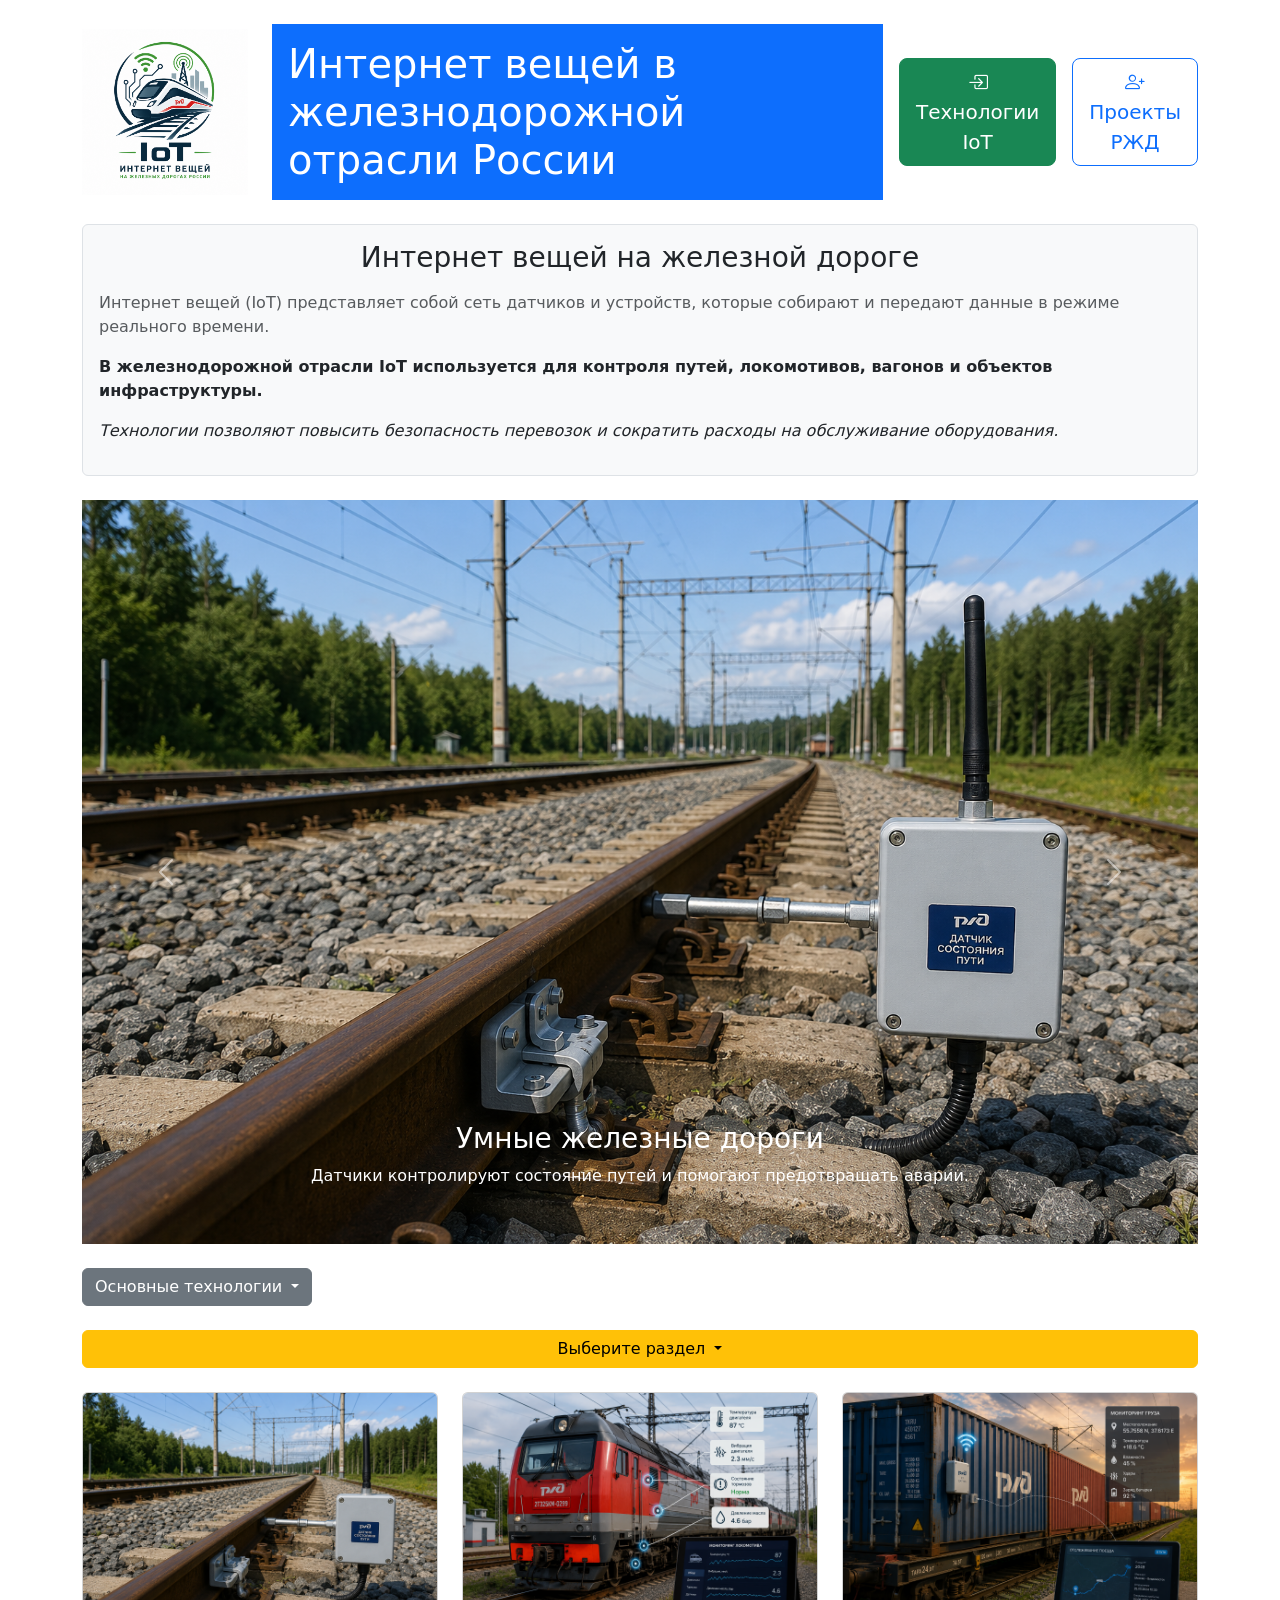
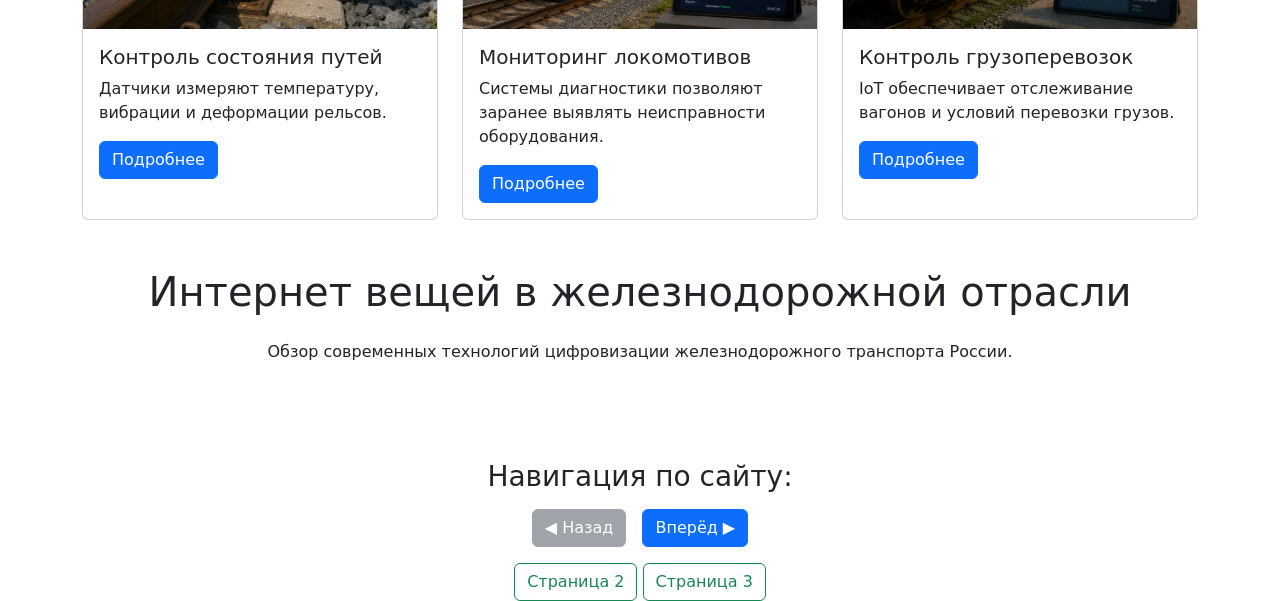
==== index.html @ f6c8b588 "Добавил index.html для GitHub Pages" ====
<!DOCTYPE html>
<html lang="en">

<head>
    <meta charset="UTF-8">
    <meta name="viewport" content="width=device-width, initial-scale=1.0">
    <title>Интернет вещей в железнодорожной отрасли России</title>
    <link href="https://cdn.jsdelivr.net/npm/bootstrap@5.3.8/dist/css/bootstrap.min.css" rel="stylesheet"
        integrity="sha384-sRIl4kxILFvY47J16cr9ZwB07vP4J8+LH7qKQnuqkuIAvNWLzeN8tE5YBujZqJLB" crossorigin="anonymous">
    <link rel="stylesheet" href="https://cdn.jsdelivr.net/npm/bootstrap-icons@1.11.3/font/bootstrap-icons.min.css">
    <link rel="stylesheet" href="css/style.css">
</head>

<body>
    <div class="container mt-4">
        <div class="row mt-3 align-items-center justify-content-center">
            <div class="col-lg-2 d-none d-lg-block"><img class="img-fluid" src="img/logo_final.png" alt=""></div>
            <div class="col-lg-10 col-md-12">
                <div class="d-flex align-items-center gap-3">
                    <h1 class="bg-primary text-white p-3 fs-1 flex-grow-1 mb-0">
                        Интернет вещей в железнодорожной отрасли России
                    </h1>
                    <button class="btn btn-success btn-lg">
                        <i class="bi bi-box-arrow-in-right"></i> Технологии IoT
                    </button>
                    <button class="btn btn-outline-primary btn-lg">
                        <i class="bi bi-person-plus"></i> Проекты РЖД
                    </button>
                </div>
            </div>
        </div>
    </div>

    <div class="container mt-4">
        <div class="container-fluid px-0">
            <div class="p-3 bg-light border rounded">
                <h3 class="mb-3 text-center">
                    Интернет вещей на железной дороге
                </h3>

                <p class="text-muted">
                    Интернет вещей (IoT) представляет собой сеть датчиков и устройств,
                    которые собирают и передают данные в режиме реального времени.
                </p>

                <p class="fw-bold">
                    В железнодорожной отрасли IoT используется для контроля путей,
                    локомотивов, вагонов и объектов инфраструктуры.
                </p>

                <p class="fst-italic">
                    Технологии позволяют повысить безопасность перевозок и сократить
                    расходы на обслуживание оборудования.
                </p>
            </div>
        </div>
    </div>


    <div class="container mt-4">
        <div id="carouselExample" class="carousel slide">
            <div class="carousel-inner">
                <div class="carousel-item active">
                    <img src="img/Карусель/1_final.png" class="d-block w-100" alt="...">
                    <div class="carousel-caption d-none d-md-block">
                        <h3>Умные железные дороги</h3>
                        <p>
                            Датчики контролируют состояние путей и помогают предотвращать аварии.
                        </p>
                    </div>
                </div>
                <div class="carousel-item">
                    <img src="img/Карусель/2_final.png" class="d-block w-100" alt="...">
                    <div class="carousel-caption d-none d-md-block">
                        <h3>Мониторинг подвижного состава</h3>
                        <p>
                            Системы IoT отслеживают температуру, вибрации и техническое состояние поездов.
                        </p>
                    </div>
                </div>
                <div class="carousel-item">
                    <img src="img/Карусель/3_final.png" class="d-block w-100" alt="...">
                    <div class="carousel-caption d-none d-md-block">
                        <h3>Цифровая трансформация РЖД</h3>
                        <p>
                            Интернет вещей является основой современных цифровых сервисов железнодорожной отрасли.
                        </p>
                    </div>
                </div>
            </div>
            <button class="carousel-control-prev" type="button" data-bs-target="#carouselExample" data-bs-slide="prev">
                <span class="carousel-control-prev-icon"></span>
                <span class="visually-hidden">Previous</span>
            </button>
            <button class="carousel-control-next" type="button" data-bs-target="#carouselExample" data-bs-slide="next">
                <span class="carousel-control-next-icon"></span>
                <span class="visually-hidden">Next</span>
            </button>
        </div>
    </div>

    <!--выпалающее окно-->
    <div class="container mt-4">
        <div class="dropdown">
            <button class="btn btn-secondary dropdown-toggle" type="button" data-bs-toggle="dropdown">
                Основные технологии
            </button>
            <ul class="dropdown-menu">
                <li><a class="dropdown-item" href="#">Умные датчики</a></li>
                <li><a class="dropdown-item" href="#">Предиктивная аналитика</a></li>
            </ul>
        </div>
    </div>


    <!-- ВЫПАДАЮЩЕЕ ОКНО НА ВСЮ ШИРИНУ -->
    <div class="container mt-4">
        <div class="dropdown w-100 mt-4">
            <button class="btn btn-warning dropdown-toggle w-100" type="button" data-bs-toggle="dropdown">
                Выберите раздел
            </button>
            <div class="dropdown-menu w-100 p-3">
                <p class="mb-2 fw-bold">Доступные разделы:</p>
                <ul>
                    <li>Контроль железнодорожных путей</li>
                    <li>Мониторинг локомотивов</li>
                    <li>Умные вокзалы</li>
                    <li>Отслеживание грузов</li>
                    <li>Цифровая инфраструктура РЖД</li>
                </ul>
                <p>Сбор данных в режиме реального времени.</p>
                <p>Повышение безопасности движения поездов.</p>
                <p>Снижение затрат на обслуживание техники.</p>
                <h3>Перспективы развития IoT в России</h3>
            </div>
        </div>
    </div>

    <!--карточки-->
    <div class="container mt-4">
        <div class="row g-4"> <!-- g-4 создает отступы между карточками -->

            <!-- Первая карточка -->
            <div class="col-12 col-md-6 col-lg-4">
                <div class="card h-100">
                    <img src="img/Карусель/1_final.png" class="card-img-top" alt="...">
                    <div class="card-body">
                        <h5 class="card-title">Контроль состояния путей</h5>
                        <p class="card-text">
                            Датчики измеряют температуру, вибрации и деформации рельсов.
                        </p>
                        <a href="#" class="btn btn-primary">Подробнее</a>
                    </div>
                </div>
            </div>

            <!-- Вторая карточка -->
            <div class="col-12 col-md-6 col-lg-4">
                <div class="card h-100">
                    <img src="img/Карусель/2_final.png" class="card-img-top" alt="...">
                    <div class="card-body">
                        <h5 class="card-title">Мониторинг локомотивов</h5>
                        <p class="card-text">
                            Системы диагностики позволяют заранее выявлять неисправности оборудования.
                        </p>
                        <a href="#" class="btn btn-primary">Подробнее</a>
                    </div>
                </div>
            </div>

            <!-- Третья карточка -->
            <div class="col-12 col-md-6 col-lg-4">
                <div class="card h-100">
                    <img src="img/Карусель/3_final.png" class="card-img-top" alt="...">
                    <div class="card-body">
                        <h5 class="card-title">Контроль грузоперевозок</h5>
                        <p class="card-text">
                            IoT обеспечивает отслеживание вагонов и условий перевозки грузов.
                        </p>
                        <a href="#" class="btn btn-primary">Подробнее</a>
                    </div>
                </div>
            </div>

        </div>
    </div>
    <div class="container mt-5">
        <h1 class="text-center mb-4">Интернет вещей в железнодорожной отрасли</h1>
        <p class="text-center">Обзор современных технологий цифровизации железнодорожного транспорта России.</p>

        <!-- Кнопки навигации внизу страницы -->
        <div class="text-center mt-5 pt-5">
            <h3>Навигация по сайту:</h3>
            <div class="d-flex justify-content-center gap-3 mt-3">
                <!-- Назад неактивен, так как это первая страница -->
                <button class="btn btn-secondary" disabled>◀ Назад</button>
                <a href="page2.html" class="btn btn-primary">Вперёд ▶</a>
            </div>
            <div class="mt-3">
                <a href="page2.html" class="btn btn-outline-success">Страница 2</a>
                <a href="page3.html" class="btn btn-outline-success">Страница 3</a>
            </div>
        </div>
    </div>

    <!-- Кнопка "Наверх" -->
    <button type="button" class="btn btn-primary btn-lg rounded-circle" id="btn-back-to-top">
        <svg xmlns="http://www.w3.org/2000/svg" width="24" height="24" fill="currentColor" class="bi bi-arrow-up"
            viewBox="0 0 16 16">
            <path fill-rule="evenodd"
                d="M8 15a.5.5 0 0 0 .5-.5V2.707l3.146 3.147a.5.5 0 0 0 .708-.708l-4-4a.5.5 0 0 0-.708 0l-4 4a.5.5 0 1 0 .708.708L7.5 2.707V14.5a.5.5 0 0 0 .5.5z" />
        </svg>
    </button>


    <script src="https://cdn.jsdelivr.net/npm/bootstrap@5.3.8/dist/js/bootstrap.bundle.min.js"
        integrity="sha384-FKyoEForCGlyvwx9Hj09JcYn3nv7wiPVlz7YYwJrWVcXK/BmnVDxM+D2scQbITxI"
        crossorigin="anonymous"></script>

    <!-- ВАШ JS файл (должен быть ПОСЛЕ Bootstrap) -->
    <script src="js/main.js"></script>
</body>


</html>
---- css/style.css ----
#btn-back-to-top {
            position: fixed;
            bottom: 20px;
            right: 20px;
            display: none;
            z-index: 1000;
        }
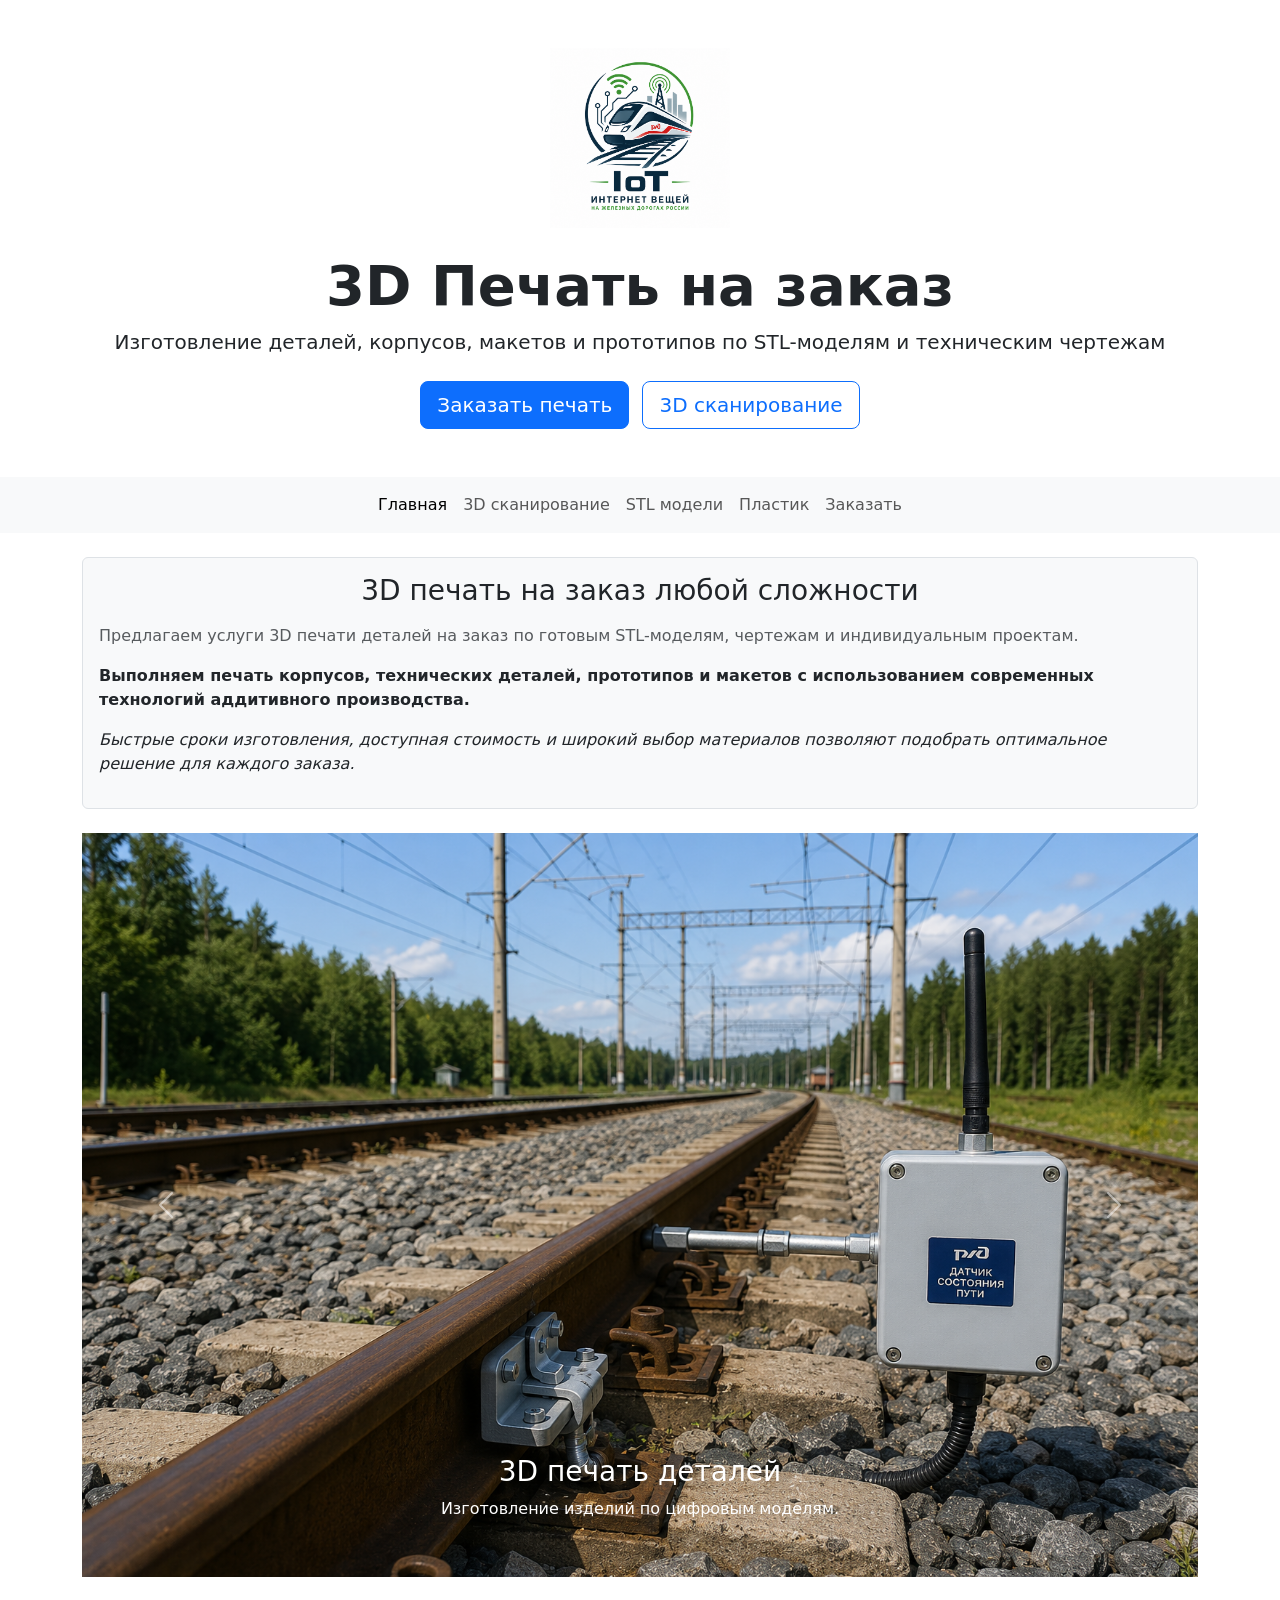
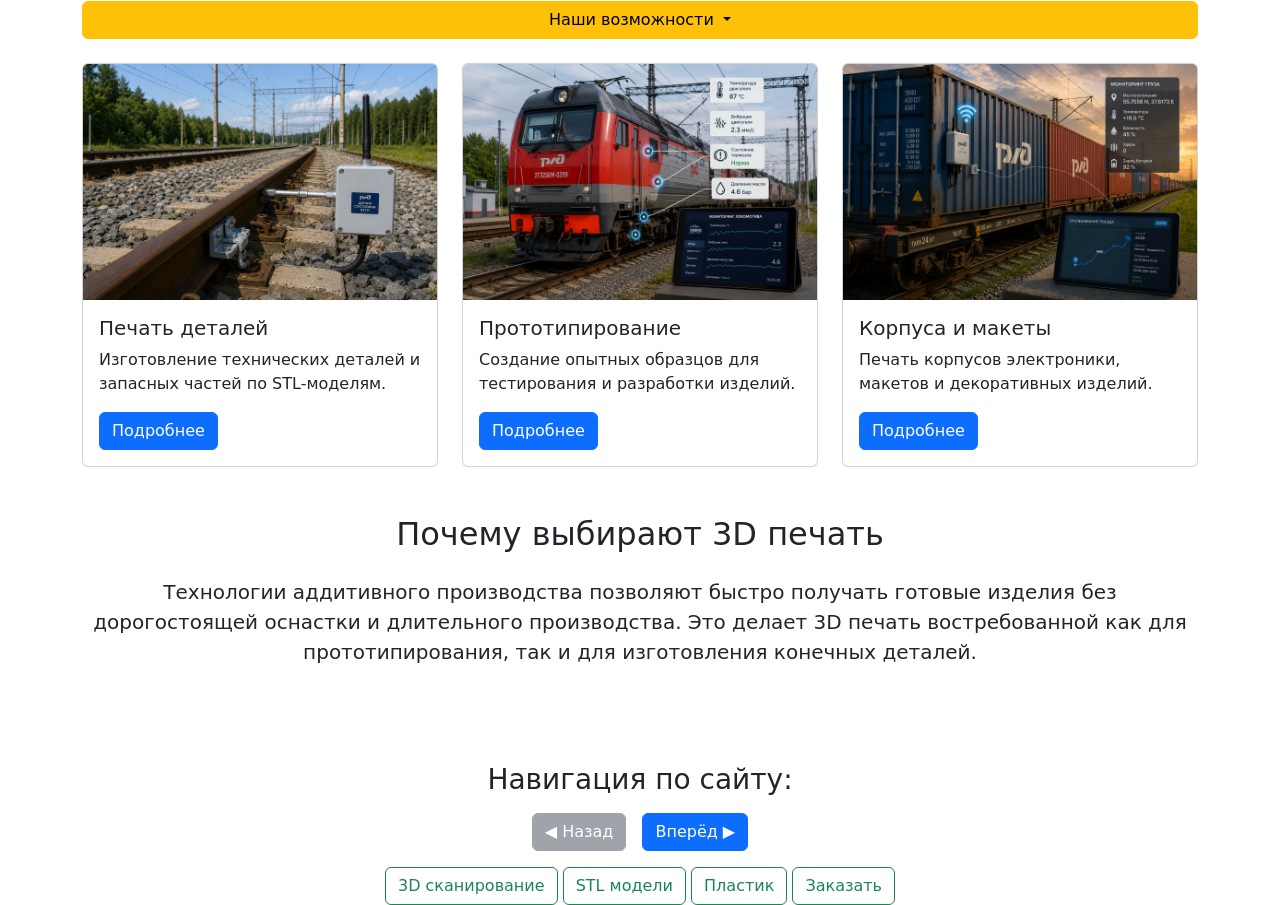
==== commit 6fa30cf7: "Смена темы" ====
--- a/index.html
+++ b/index.html
@@ -4,7 +4,7 @@
 <head>
     <meta charset="UTF-8">
     <meta name="viewport" content="width=device-width, initial-scale=1.0">
-    <title>Интернет вещей в железнодорожной отрасли России</title>
+    <title>3D печать на заказ | Изготовление деталей и прототипов</title>
     <link href="https://cdn.jsdelivr.net/npm/bootstrap@5.3.8/dist/css/bootstrap.min.css" rel="stylesheet"
         integrity="sha384-sRIl4kxILFvY47J16cr9ZwB07vP4J8+LH7qKQnuqkuIAvNWLzeN8tE5YBujZqJLB" crossorigin="anonymous">
     <link rel="stylesheet" href="https://cdn.jsdelivr.net/npm/bootstrap-icons@1.11.3/font/bootstrap-icons.min.css">
@@ -12,78 +12,130 @@
 </head>
 
 <body>
-    <div class="container mt-4">
-        <div class="row mt-3 align-items-center justify-content-center">
-            <div class="col-lg-2 d-none d-lg-block"><img class="img-fluid" src="img/logo_final.png" alt=""></div>
-            <div class="col-lg-10 col-md-12">
-                <div class="d-flex align-items-center gap-3">
-                    <h1 class="bg-primary text-white p-3 fs-1 flex-grow-1 mb-0">
-                        Интернет вещей в железнодорожной отрасли России
-                    </h1>
-                    <button class="btn btn-success btn-lg">
-                        <i class="bi bi-box-arrow-in-right"></i> Технологии IoT
-                    </button>
-                    <button class="btn btn-outline-primary btn-lg">
-                        <i class="bi bi-person-plus"></i> Проекты РЖД
-                    </button>
-                </div>
-            </div>
-        </div>
-    </div>
-
+    <div class="container text-center mt-5">
+
+        <img src="img/logo_final.png" class="img-fluid mb-4" style="max-height: 180px;" alt="Логотип">
+
+        <h1 class="display-4 fw-bold">
+            3D Печать на заказ
+        </h1>
+
+        <p class="lead">
+            Изготовление деталей, корпусов, макетов и прототипов
+            по STL-моделям и техническим чертежам
+        </p>
+
+        <div class="mt-4">
+            <a href="order-3d-printing.html" class="btn btn-primary btn-lg me-2">
+                Заказать печать
+            </a>
+
+            <a href="3d-printing.html" class="btn btn-outline-primary btn-lg">
+                3D сканирование
+            </a>
+        </div>
+
+    </div>
+    <nav class="navbar navbar-expand-lg navbar-light bg-light mt-5">
+        <div class="container">
+
+            <button class="navbar-toggler" type="button" data-bs-toggle="collapse" data-bs-target="#navbarNav">
+                <span class="navbar-toggler-icon"></span>
+            </button>
+
+            <div class="collapse navbar-collapse justify-content-center" id="navbarNav">
+
+                <ul class="navbar-nav">
+
+                    <li class="nav-item">
+                        <a class="nav-link active" href="index.html">
+                            Главная
+                        </a>
+                    </li>
+
+                    <li class="nav-item">
+                        <a class="nav-link" href="3d-printing.html">
+                            3D сканирование
+                        </a>
+                    </li>
+
+                    <li class="nav-item">
+                        <a class="nav-link" href="stl-models.html">
+                            STL модели
+                        </a>
+                    </li>
+
+                    <li class="nav-item">
+                        <a class="nav-link" href="filament-materials.html">
+                            Пластик
+                        </a>
+                    </li>
+
+                    <li class="nav-item">
+                        <a class="nav-link" href="order-3d-printing.html">
+                            Заказать
+                        </a>
+                    </li>
+
+                </ul>
+
+            </div>
+
+        </div>
+    </nav>
     <div class="container mt-4">
         <div class="container-fluid px-0">
             <div class="p-3 bg-light border rounded">
                 <h3 class="mb-3 text-center">
-                    Интернет вещей на железной дороге
+                    3D печать на заказ любой сложности
                 </h3>
 
                 <p class="text-muted">
-                    Интернет вещей (IoT) представляет собой сеть датчиков и устройств,
-                    которые собирают и передают данные в режиме реального времени.
+                    Предлагаем услуги 3D печати деталей на заказ по готовым STL-моделям,
+                    чертежам и индивидуальным проектам.
                 </p>
 
                 <p class="fw-bold">
-                    В железнодорожной отрасли IoT используется для контроля путей,
-                    локомотивов, вагонов и объектов инфраструктуры.
+                    Выполняем печать корпусов, технических деталей,
+                    прототипов и макетов с использованием современных
+                    технологий аддитивного производства.
                 </p>
 
                 <p class="fst-italic">
-                    Технологии позволяют повысить безопасность перевозок и сократить
-                    расходы на обслуживание оборудования.
-                </p>
-            </div>
-        </div>
-    </div>
-
-
+                    Быстрые сроки изготовления, доступная стоимость и широкий
+                    выбор материалов позволяют подобрать оптимальное решение
+                    для каждого заказа.
+                </p>
+            </div>
+        </div>
+    </div>
     <div class="container mt-4">
         <div id="carouselExample" class="carousel slide">
             <div class="carousel-inner">
                 <div class="carousel-item active">
                     <img src="img/Карусель/1_final.png" class="d-block w-100" alt="...">
                     <div class="carousel-caption d-none d-md-block">
-                        <h3>Умные железные дороги</h3>
+                        <h3>3D печать деталей</h3>
                         <p>
-                            Датчики контролируют состояние путей и помогают предотвращать аварии.
+                            Изготовление изделий по цифровым моделям.
                         </p>
                     </div>
                 </div>
                 <div class="carousel-item">
                     <img src="img/Карусель/2_final.png" class="d-block w-100" alt="...">
                     <div class="carousel-caption d-none d-md-block">
-                        <h3>Мониторинг подвижного состава</h3>
+                        <h3>Быстрое прототипирование</h3>
                         <p>
-                            Системы IoT отслеживают температуру, вибрации и техническое состояние поездов.
+                            Создание опытных образцов для проверки конструкции.
                         </p>
                     </div>
                 </div>
                 <div class="carousel-item">
                     <img src="img/Карусель/3_final.png" class="d-block w-100" alt="...">
                     <div class="carousel-caption d-none d-md-block">
-                        <h3>Цифровая трансформация РЖД</h3>
+                        <h3>Готовые изделия</h3>
                         <p>
-                            Интернет вещей является основой современных цифровых сервисов железнодорожной отрасли.
+                            Печать корпусов, макетов и технических деталей.
                         </p>
                     </div>
                 </div>
@@ -98,40 +150,36 @@
             </button>
         </div>
     </div>
-
-    <!--выпалающее окно-->
-    <div class="container mt-4">
-        <div class="dropdown">
-            <button class="btn btn-secondary dropdown-toggle" type="button" data-bs-toggle="dropdown">
-                Основные технологии
-            </button>
-            <ul class="dropdown-menu">
-                <li><a class="dropdown-item" href="#">Умные датчики</a></li>
-                <li><a class="dropdown-item" href="#">Предиктивная аналитика</a></li>
-            </ul>
-        </div>
-    </div>
-
-
     <!-- ВЫПАДАЮЩЕЕ ОКНО НА ВСЮ ШИРИНУ -->
     <div class="container mt-4">
         <div class="dropdown w-100 mt-4">
             <button class="btn btn-warning dropdown-toggle w-100" type="button" data-bs-toggle="dropdown">
-                Выберите раздел
+                Наши возможности
             </button>
             <div class="dropdown-menu w-100 p-3">
-                <p class="mb-2 fw-bold">Доступные разделы:</p>
+                <p class="mb-2 fw-bold">
+                    Доступные услуги:
+                </p>
+
                 <ul>
-                    <li>Контроль железнодорожных путей</li>
-                    <li>Мониторинг локомотивов</li>
-                    <li>Умные вокзалы</li>
-                    <li>Отслеживание грузов</li>
-                    <li>Цифровая инфраструктура РЖД</li>
+                    <li>3D печать деталей на заказ</li>
+                    <li>Быстрое прототипирование</li>
+                    <li>Изготовление корпусов</li>
+                    <li>Печать макетов</li>
+                    <li>Подготовка моделей к печати</li>
                 </ul>
-                <p>Сбор данных в режиме реального времени.</p>
-                <p>Повышение безопасности движения поездов.</p>
-                <p>Снижение затрат на обслуживание техники.</p>
-                <h3>Перспективы развития IoT в России</h3>
+
+                <p>
+                    Работаем с PLA, PETG и ABS пластиком.
+                </p>
+
+                <p>
+                    Изготавливаем изделия от одного экземпляра.
+                </p>
+
+                <h3>
+                    Современные технологии цифрового производства
+                </h3>
             </div>
         </div>
     </div>
@@ -145,9 +193,12 @@
                 <div class="card h-100">
                     <img src="img/Карусель/1_final.png" class="card-img-top" alt="...">
                     <div class="card-body">
-                        <h5 class="card-title">Контроль состояния путей</h5>
+                        <h5 class="card-title">
+                            Печать деталей
+                        </h5>
+
                         <p class="card-text">
-                            Датчики измеряют температуру, вибрации и деформации рельсов.
+                            Изготовление технических деталей и запасных частей по STL-моделям.
                         </p>
                         <a href="#" class="btn btn-primary">Подробнее</a>
                     </div>
@@ -159,9 +210,11 @@
                 <div class="card h-100">
                     <img src="img/Карусель/2_final.png" class="card-img-top" alt="...">
                     <div class="card-body">
-                        <h5 class="card-title">Мониторинг локомотивов</h5>
+                        <h5 class="card-title">
+                            Прототипирование
+                        </h5>
                         <p class="card-text">
-                            Системы диагностики позволяют заранее выявлять неисправности оборудования.
+                            Создание опытных образцов для тестирования и разработки изделий.
                         </p>
                         <a href="#" class="btn btn-primary">Подробнее</a>
                     </div>
@@ -173,9 +226,12 @@
                 <div class="card h-100">
                     <img src="img/Карусель/3_final.png" class="card-img-top" alt="...">
                     <div class="card-body">
-                        <h5 class="card-title">Контроль грузоперевозок</h5>
+                        <h5 class="card-title">
+                            Корпуса и макеты
+                        </h5>
+
                         <p class="card-text">
-                            IoT обеспечивает отслеживание вагонов и условий перевозки грузов.
+                            Печать корпусов электроники, макетов и декоративных изделий.
                         </p>
                         <a href="#" class="btn btn-primary">Подробнее</a>
                     </div>
@@ -185,40 +241,71 @@
         </div>
     </div>
     <div class="container mt-5">
-        <h1 class="text-center mb-4">Интернет вещей в железнодорожной отрасли</h1>
-        <p class="text-center">Обзор современных технологий цифровизации железнодорожного транспорта России.</p>
-
+        <h2 class="text-center mb-4">
+            Почему выбирают 3D печать
+        </h2>
+        <p class="text-center fs-5">
+            Технологии аддитивного производства позволяют быстро получать
+            готовые изделия без дорогостоящей оснастки и длительного производства.
+            Это делает 3D печать востребованной как для прототипирования,
+            так и для изготовления конечных деталей.
+        </p>
         <!-- Кнопки навигации внизу страницы -->
         <div class="text-center mt-5 pt-5">
+
             <h3>Навигация по сайту:</h3>
+
             <div class="d-flex justify-content-center gap-3 mt-3">
-                <!-- Назад неактивен, так как это первая страница -->
-                <button class="btn btn-secondary" disabled>◀ Назад</button>
-                <a href="page2.html" class="btn btn-primary">Вперёд ▶</a>
-            </div>
+
+                <!-- Главная страница -->
+                <button class="btn btn-secondary" disabled>
+                    ◀ Назад
+                </button>
+
+                <a href="3d-printing.html" class="btn btn-primary">
+                    Вперёд ▶
+                </a>
+
+            </div>
+
             <div class="mt-3">
-                <a href="page2.html" class="btn btn-outline-success">Страница 2</a>
-                <a href="page3.html" class="btn btn-outline-success">Страница 3</a>
-            </div>
-        </div>
-    </div>
-
-    <!-- Кнопка "Наверх" -->
-    <button type="button" class="btn btn-primary btn-lg rounded-circle" id="btn-back-to-top">
-        <svg xmlns="http://www.w3.org/2000/svg" width="24" height="24" fill="currentColor" class="bi bi-arrow-up"
-            viewBox="0 0 16 16">
-            <path fill-rule="evenodd"
-                d="M8 15a.5.5 0 0 0 .5-.5V2.707l3.146 3.147a.5.5 0 0 0 .708-.708l-4-4a.5.5 0 0 0-.708 0l-4 4a.5.5 0 1 0 .708.708L7.5 2.707V14.5a.5.5 0 0 0 .5.5z" />
-        </svg>
-    </button>
-
-
-    <script src="https://cdn.jsdelivr.net/npm/bootstrap@5.3.8/dist/js/bootstrap.bundle.min.js"
-        integrity="sha384-FKyoEForCGlyvwx9Hj09JcYn3nv7wiPVlz7YYwJrWVcXK/BmnVDxM+D2scQbITxI"
-        crossorigin="anonymous"></script>
-
-    <!-- ВАШ JS файл (должен быть ПОСЛЕ Bootstrap) -->
-    <script src="js/main.js"></script>
+
+                <a href="3d-printing.html" class="btn btn-outline-success">
+                    3D сканирование
+                </a>
+
+                <a href="stl-models.html" class="btn btn-outline-success">
+                    STL модели
+                </a>
+
+                <a href="filament-materials.html" class="btn btn-outline-success">
+                    Пластик
+                </a>
+
+                <a href="order-3d-printing.html" class="btn btn-outline-success">
+                    Заказать
+                </a>
+
+            </div>
+
+        </div>
+
+        <!-- Кнопка "Наверх" -->
+        <button type="button" class="btn btn-primary btn-lg rounded-circle" id="btn-back-to-top">
+            <svg xmlns="http://www.w3.org/2000/svg" width="24" height="24" fill="currentColor" class="bi bi-arrow-up"
+                viewBox="0 0 16 16">
+                <path fill-rule="evenodd"
+                    d="M8 15a.5.5 0 0 0 .5-.5V2.707l3.146 3.147a.5.5 0 0 0 .708-.708l-4-4a.5.5 0 0 0-.708 0l-4 4a.5.5 0 1 0 .708.708L7.5 2.707V14.5a.5.5 0 0 0 .5.5z" />
+            </svg>
+        </button>
+
+
+        <script src="https://cdn.jsdelivr.net/npm/bootstrap@5.3.8/dist/js/bootstrap.bundle.min.js"
+            integrity="sha384-FKyoEForCGlyvwx9Hj09JcYn3nv7wiPVlz7YYwJrWVcXK/BmnVDxM+D2scQbITxI"
+            crossorigin="anonymous"></script>
+
+        <!-- ВАШ JS файл (должен быть ПОСЛЕ Bootstrap) -->
+        <script src="js/main.js"></script>
 </body>
 
 
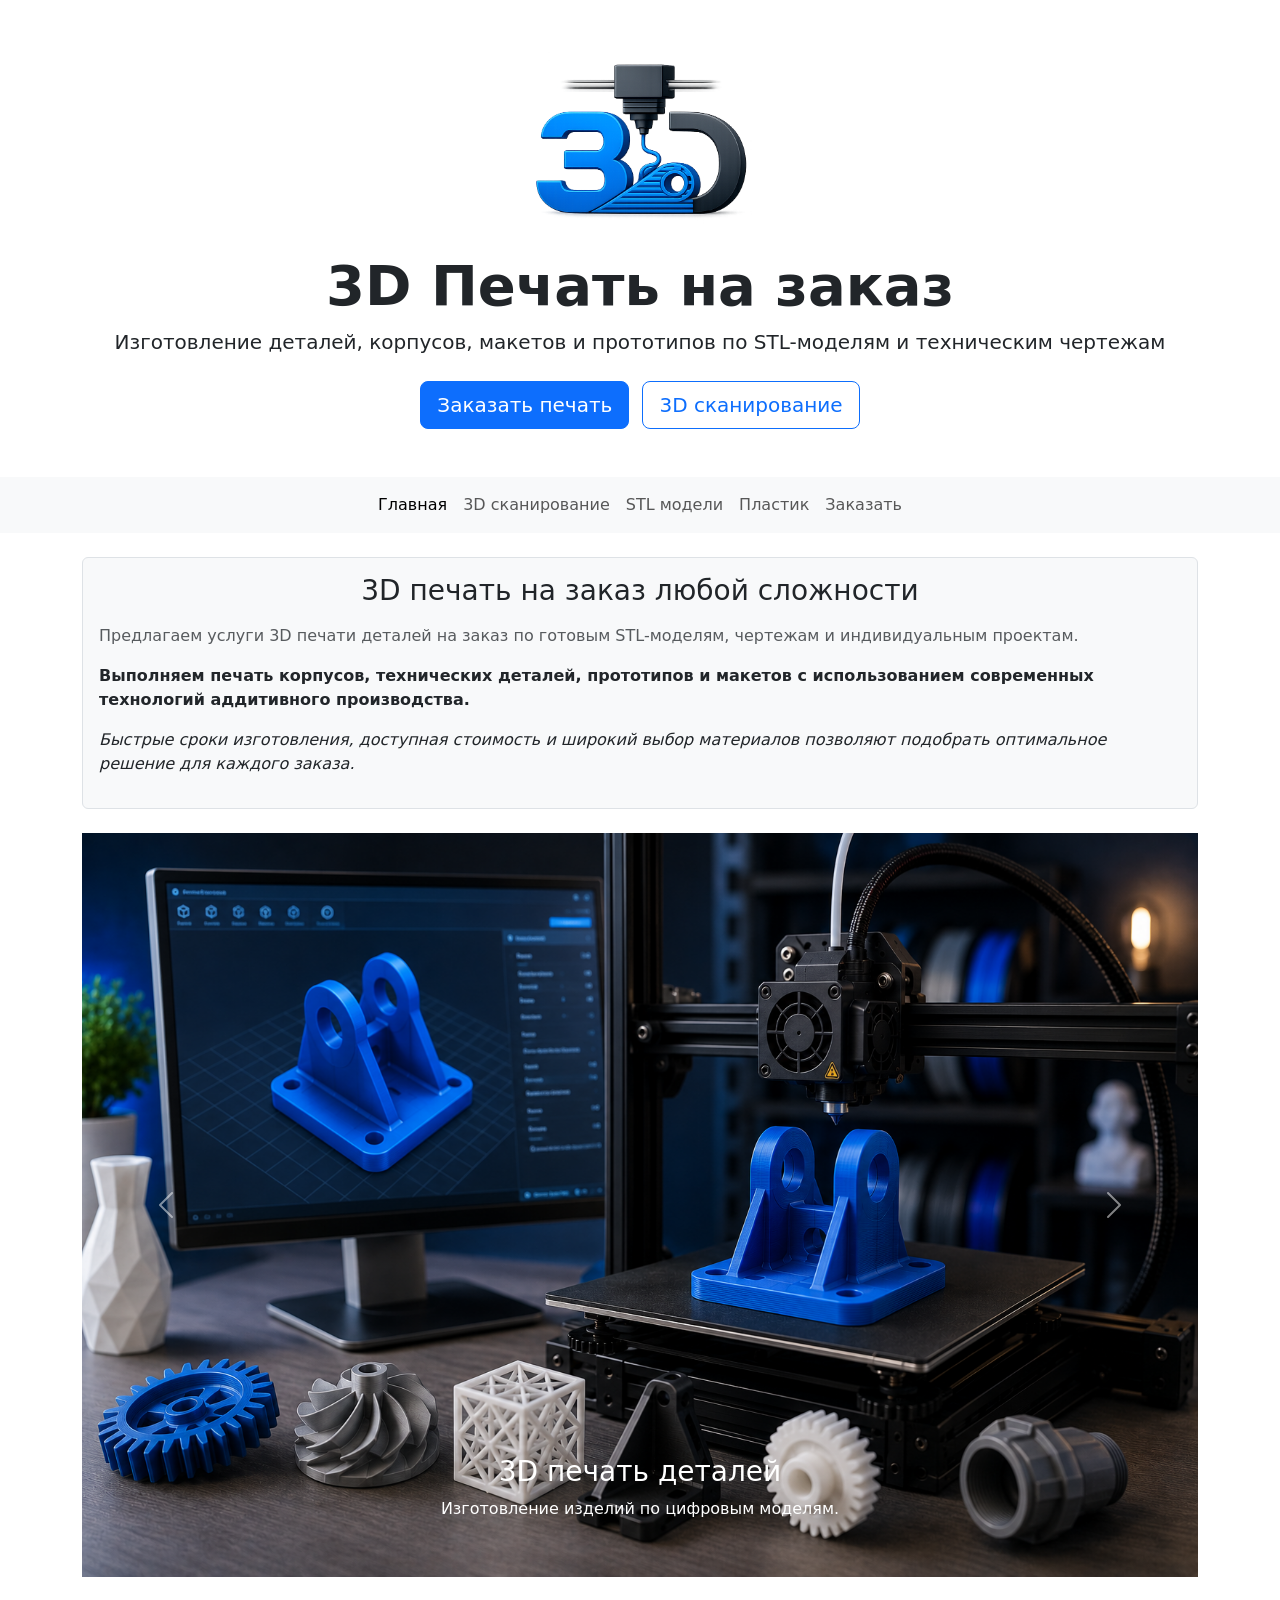
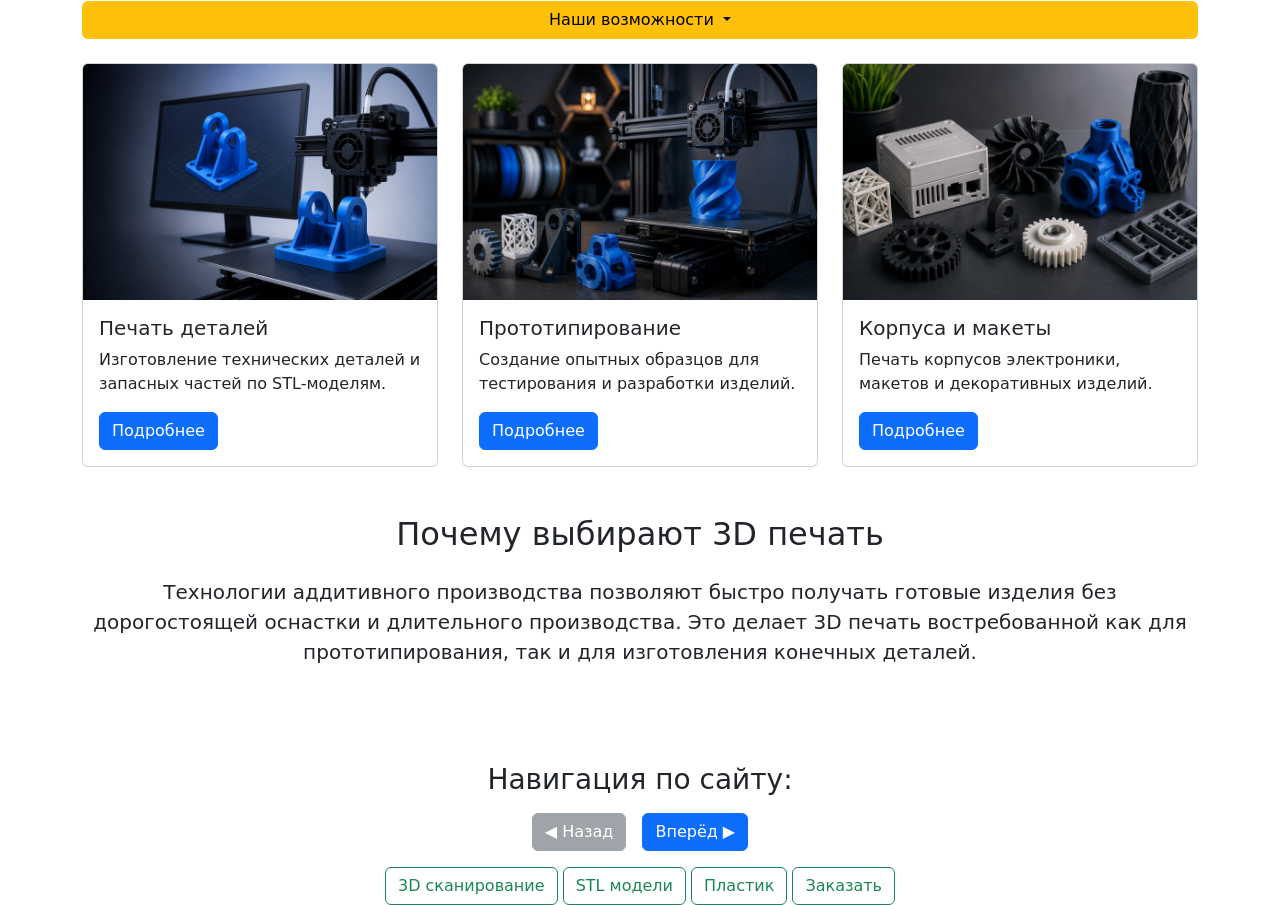
==== commit 79017499: "обновлна страница index.html" ====
--- a/index.html
+++ b/index.html
@@ -14,7 +14,7 @@
 <body>
     <div class="container text-center mt-5">
 
-        <img src="img/logo_final.png" class="img-fluid mb-4" style="max-height: 180px;" alt="Логотип">
+        <img src="img/logo_.png" class="img-fluid mb-4" style="max-height: 180px;" alt="Логотип">
 
         <h1 class="display-4 fw-bold">
             3D Печать на заказ
@@ -113,7 +113,7 @@
         <div id="carouselExample" class="carousel slide">
             <div class="carousel-inner">
                 <div class="carousel-item active">
-                    <img src="img/Карусель/1_final.png" class="d-block w-100" alt="...">
+                    <img src="img/Карусель/Karusel_1.png" class="d-block w-100" alt="...">
                     <div class="carousel-caption d-none d-md-block">
                         <h3>3D печать деталей</h3>
                         <p>
@@ -122,7 +122,7 @@
                     </div>
                 </div>
                 <div class="carousel-item">
-                    <img src="img/Карусель/2_final.png" class="d-block w-100" alt="...">
+                    <img src="img/Карусель/Karusel_2.png" class="d-block w-100" alt="...">
                     <div class="carousel-caption d-none d-md-block">
                         <h3>Быстрое прототипирование</h3>
                         <p>
@@ -131,7 +131,7 @@
                     </div>
                 </div>
                 <div class="carousel-item">
-                    <img src="img/Карусель/3_final.png" class="d-block w-100" alt="...">
+                    <img src="img/Карусель/Karusel_3.png" class="d-block w-100" alt="...">
                     <div class="carousel-caption d-none d-md-block">
                         <h3>Готовые изделия</h3>
                         <p>
@@ -191,7 +191,7 @@
             <!-- Первая карточка -->
             <div class="col-12 col-md-6 col-lg-4">
                 <div class="card h-100">
-                    <img src="img/Карусель/1_final.png" class="card-img-top" alt="...">
+                    <img src="img/index_img/1_print.png" class="card-img-top" alt="...">
                     <div class="card-body">
                         <h5 class="card-title">
                             Печать деталей
@@ -208,7 +208,7 @@
             <!-- Вторая карточка -->
             <div class="col-12 col-md-6 col-lg-4">
                 <div class="card h-100">
-                    <img src="img/Карусель/2_final.png" class="card-img-top" alt="...">
+                    <img src="img/index_img/2_print.png" class="card-img-top" alt="...">
                     <div class="card-body">
                         <h5 class="card-title">
                             Прототипирование
@@ -224,7 +224,7 @@
             <!-- Третья карточка -->
             <div class="col-12 col-md-6 col-lg-4">
                 <div class="card h-100">
-                    <img src="img/Карусель/3_final.png" class="card-img-top" alt="...">
+                    <img src="img/index_img/3_print.png" class="card-img-top" alt="...">
                     <div class="card-body">
                         <h5 class="card-title">
                             Корпуса и макеты
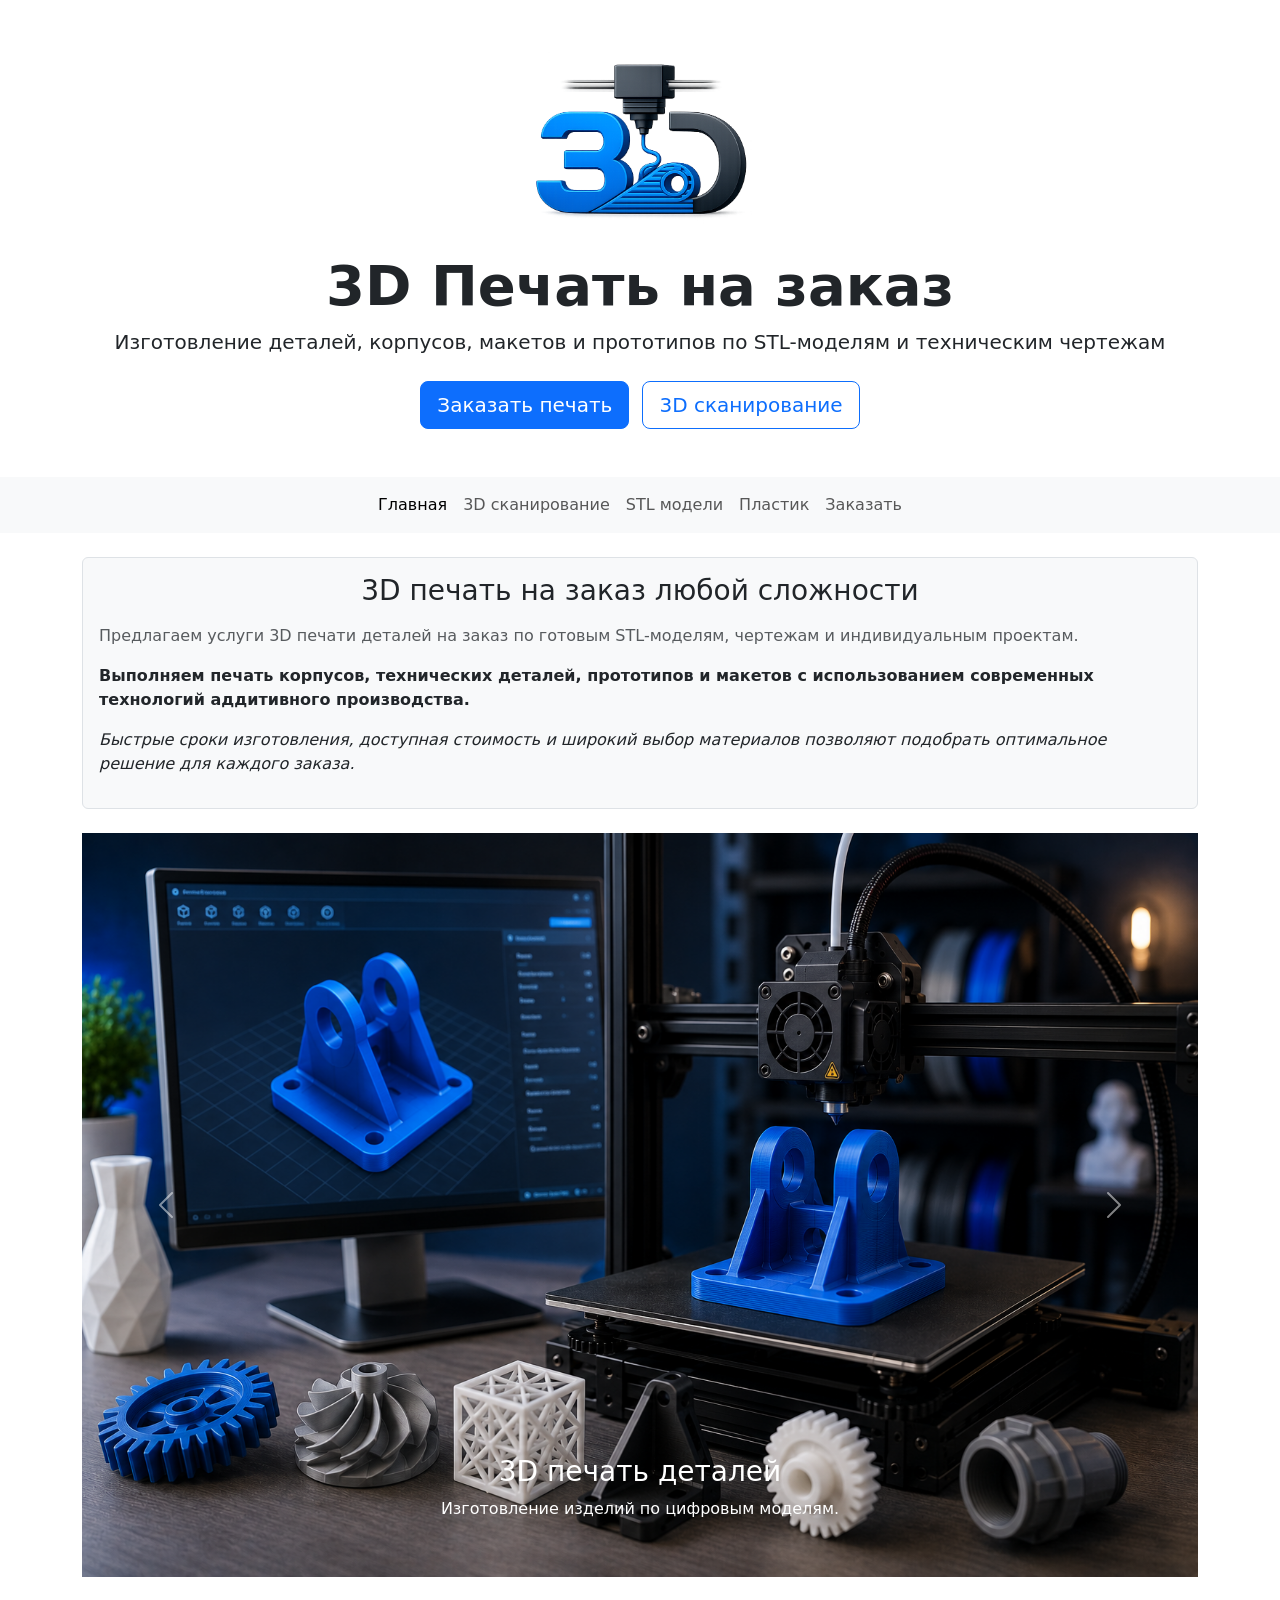
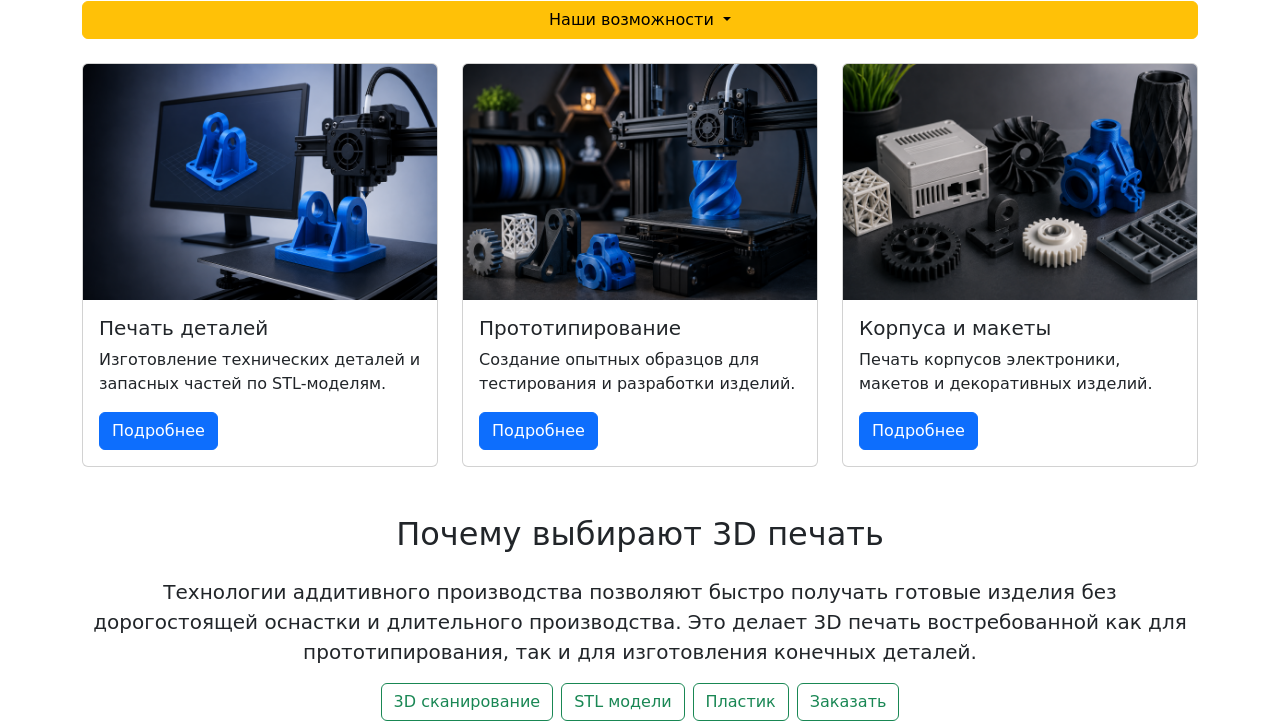
==== commit a14fa14a: "Обновлены заголовки" ====
--- a/index.html
+++ b/index.html
@@ -250,25 +250,8 @@
             Это делает 3D печать востребованной как для прототипирования,
             так и для изготовления конечных деталей.
         </p>
-        <!-- Кнопки навигации внизу страницы -->
-        <div class="text-center mt-5 pt-5">
-
-            <h3>Навигация по сайту:</h3>
-
-            <div class="d-flex justify-content-center gap-3 mt-3">
-
-                <!-- Главная страница -->
-                <button class="btn btn-secondary" disabled>
-                    ◀ Назад
-                </button>
-
-                <a href="3d-printing.html" class="btn btn-primary">
-                    Вперёд ▶
-                </a>
-
-            </div>
-
-            <div class="mt-3">
+        
+            <div class="d-flex justify-content-center gap-2 flex-wrap mt-3">
 
                 <a href="3d-printing.html" class="btn btn-outline-success">
                     3D сканирование
